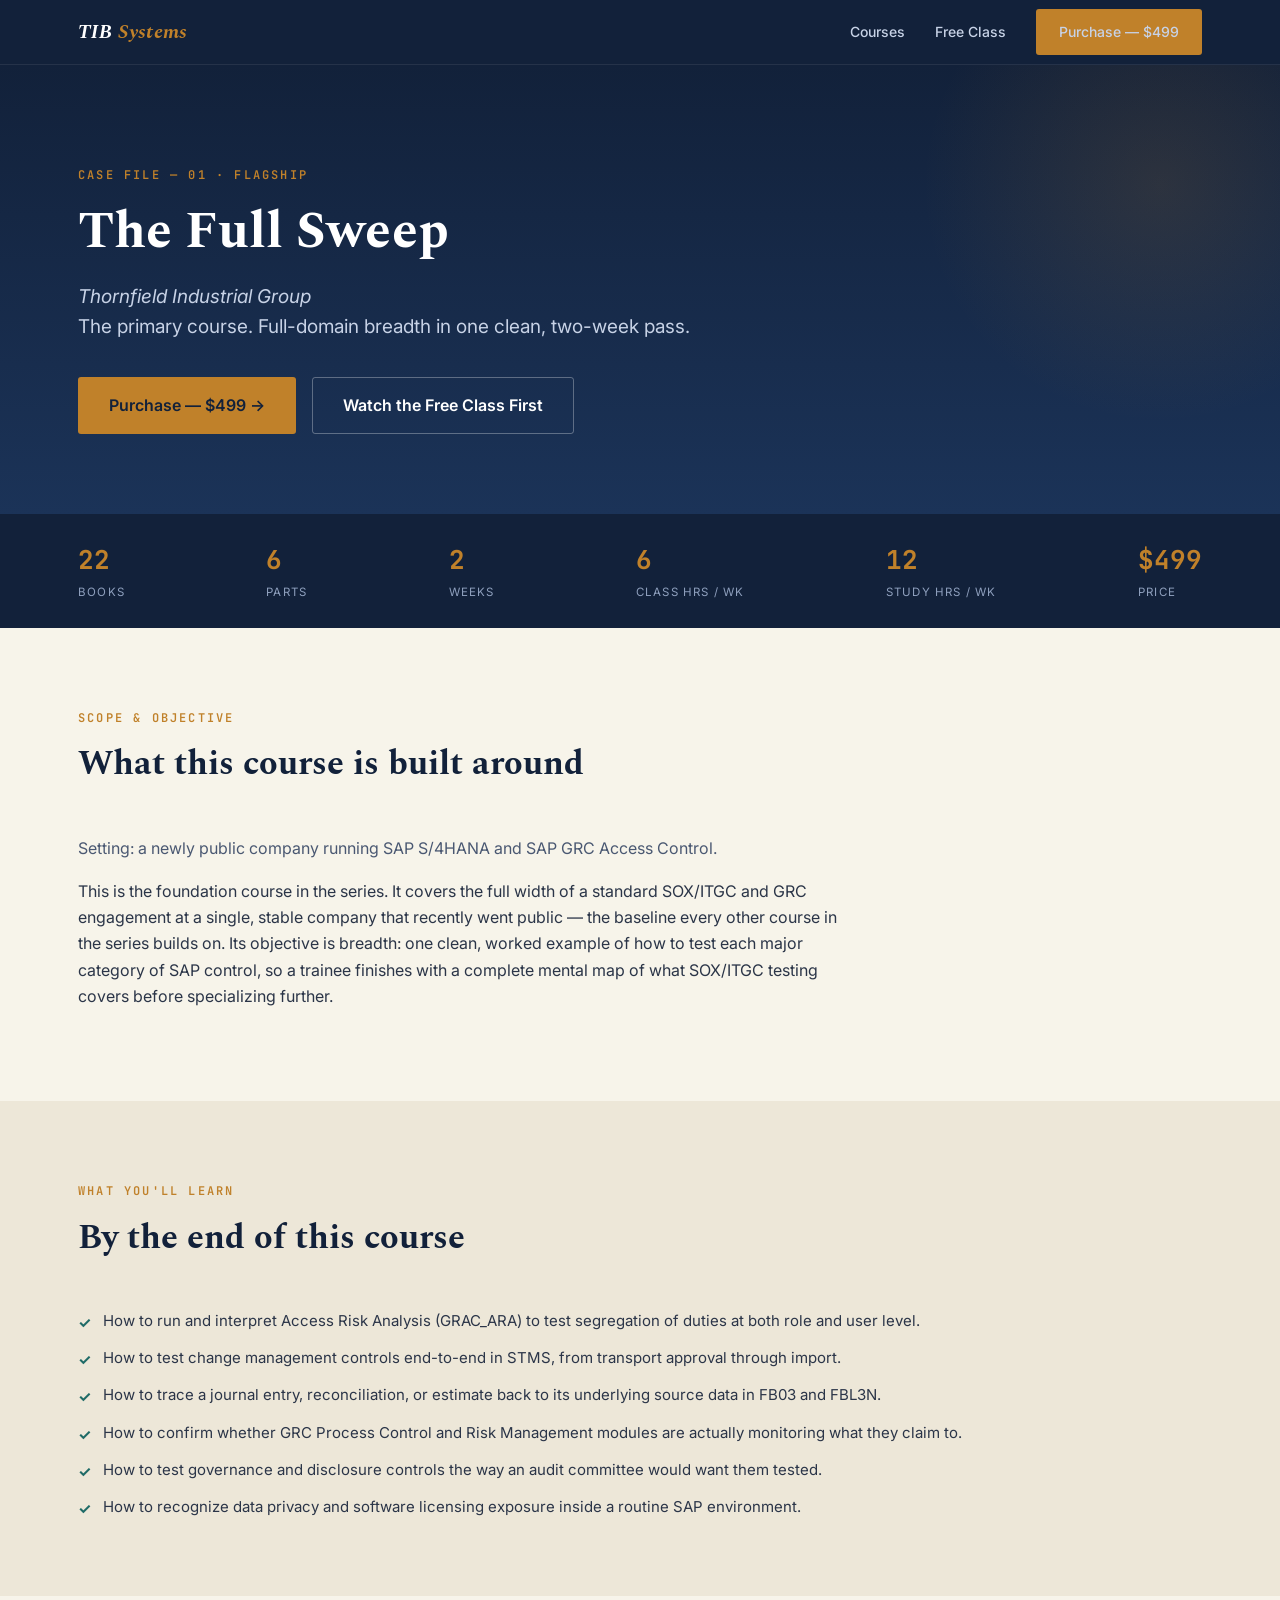
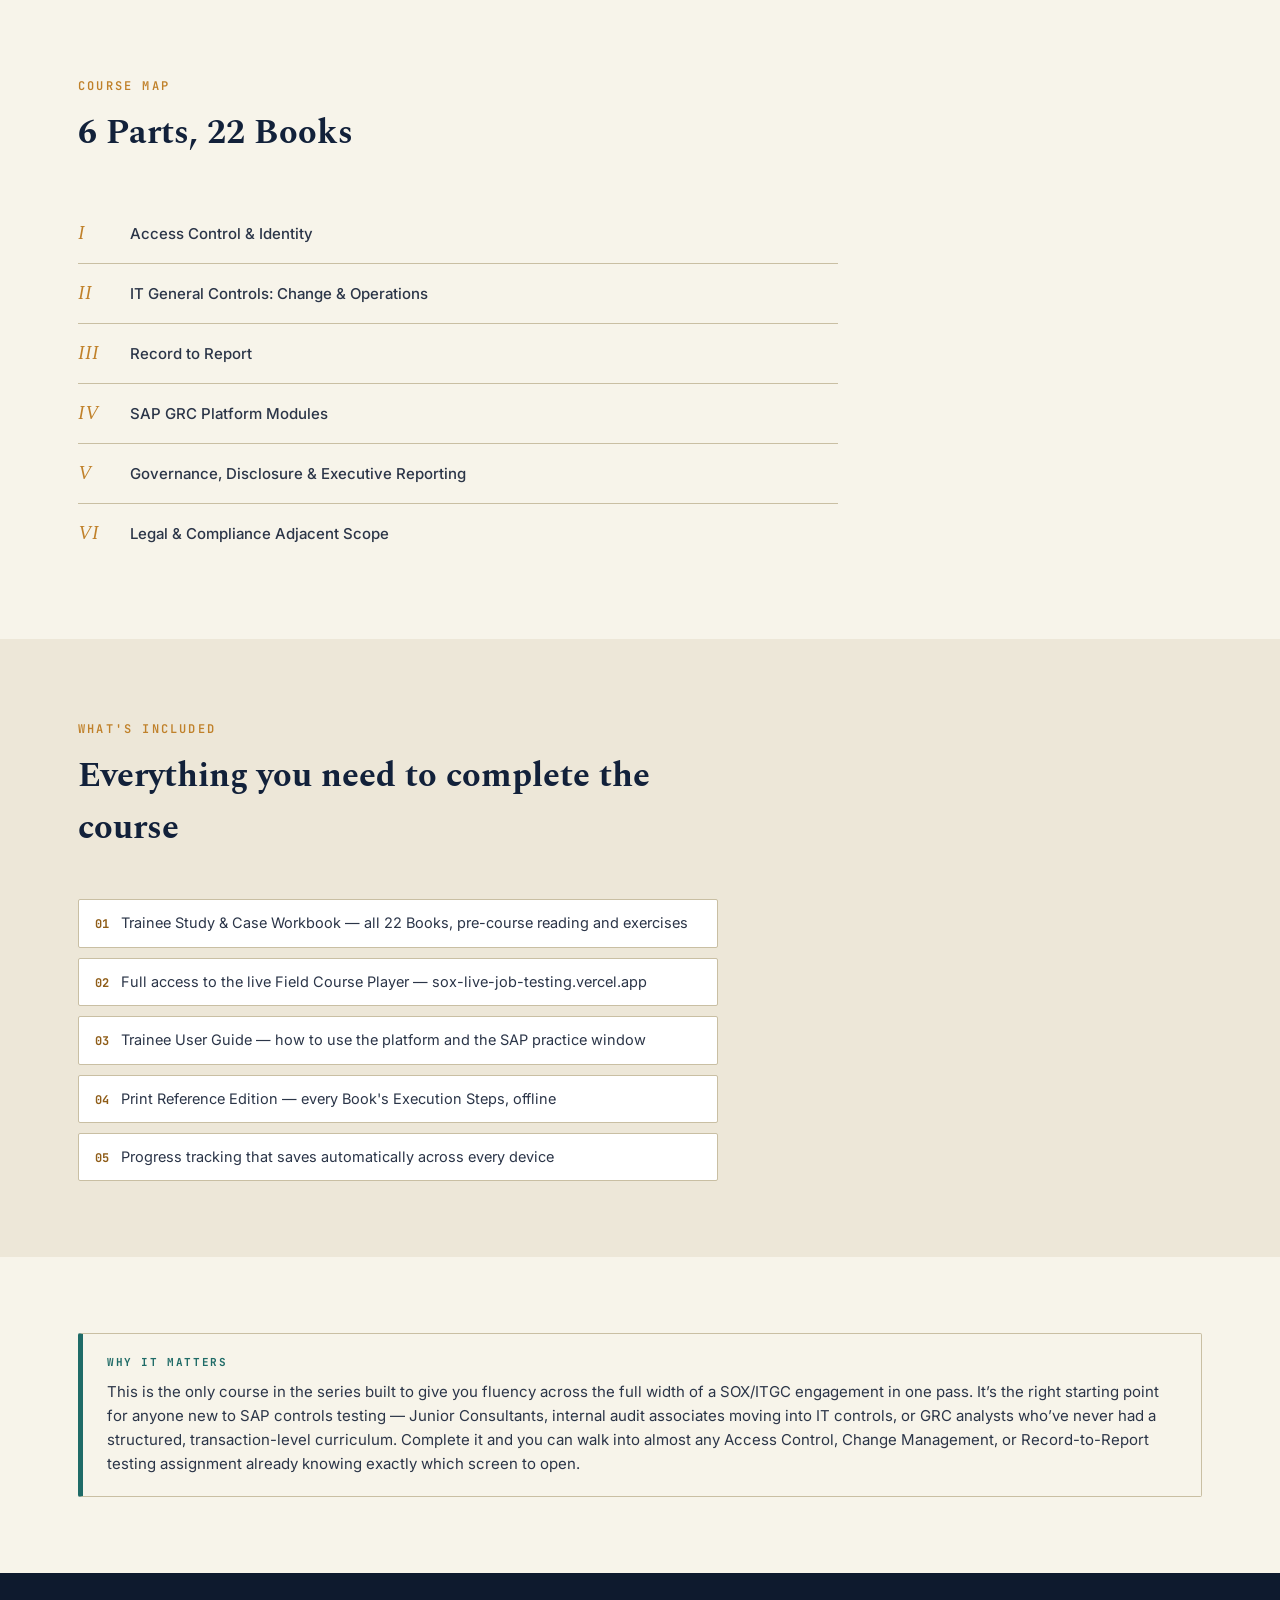
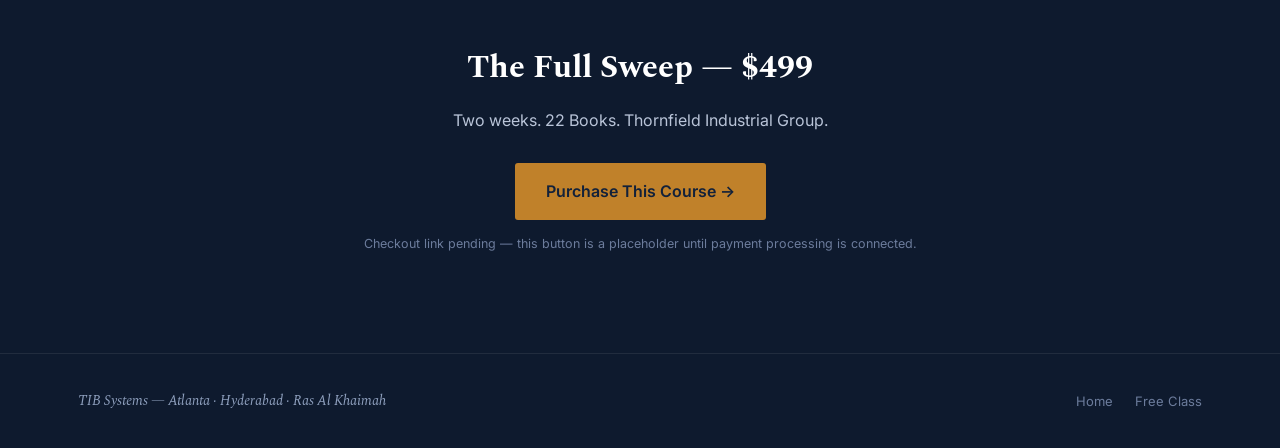
==== course-1.html @ e9482304 "Add files via upload" ====
<!DOCTYPE html>
<html lang="en">
<head>
<meta charset="UTF-8">
<meta name="viewport" content="width=device-width, initial-scale=1.0">
<title>The Full Sweep — Course 1 — TIB Systems</title>
<link rel="stylesheet" href="styles.css">
</head>
<body>

<header class="site-nav">
  <div class="wrap">
    <a href="index.html" class="brand">TIB <span>Systems</span></a>
    <nav class="links">
      <a href="index.html#courses">Courses</a>
      <a href="course-free.html">Free Class</a>
      <a href="#purchase" class="btn btn-amber">Purchase — $499</a>
    </nav>
  </div>
</header>

<section class="hero">
  <div class="wrap">
    <span class="eyebrow on-dark">Case File — 01 · FLAGSHIP</span>
    <h1>The Full Sweep</h1>
    <p class="lede"><em style="font-style:italic; color:#C7D2E6;">Thornfield Industrial Group</em><br>The primary course. Full-domain breadth in one clean, two-week pass.</p>
    <div class="cta-row">
      <a href="#purchase" class="btn btn-amber btn-lg">Purchase — $499 →</a>
      <a href="course-free.html" class="btn btn-outline btn-lg">Watch the Free Class First</a>
    </div>
  </div>
</section>

<div class="metrics-bar">
  <div class="wrap">
    <div class="metric"><div class="val">22</div><div class="lbl">Books</div></div>
    <div class="metric"><div class="val">6</div><div class="lbl">Parts</div></div>
    <div class="metric"><div class="val">2</div><div class="lbl">Weeks</div></div>
    <div class="metric"><div class="val">6</div><div class="lbl">Class Hrs / Wk</div></div>
    <div class="metric"><div class="val">12</div><div class="lbl">Study Hrs / Wk</div></div>
    <div class="metric"><div class="val">$499</div><div class="lbl">Price</div></div>
  </div>
</div>

<section>
  <div class="wrap">
    <div class="section-head">
      <span class="eyebrow">Scope &amp; Objective</span>
      <h2>What this course is built around</h2>
    </div>
    <p style="font-size:16px; color:var(--text-soft); max-width:760px; line-height:1.65;">Setting: a newly public company running SAP S/4HANA and SAP GRC Access Control.</p>
    <p style="font-size:16px; color:var(--text); max-width:760px; line-height:1.65;">This is the foundation course in the series. It covers the full width of a standard SOX/ITGC and GRC engagement at a single, stable company that recently went public — the baseline every other course in the series builds on. Its objective is breadth: one clean, worked example of how to test each major category of SAP control, so a trainee finishes with a complete mental map of what SOX/ITGC testing covers before specializing further.</p>
    
  </div>
</section>

<section class="on-paper">
  <div class="wrap">
    <div class="section-head">
      <span class="eyebrow">What You'll Learn</span>
      <h2>By the end of this course</h2>
    </div>
    <ul class="check-list">
      <li>How to run and interpret Access Risk Analysis (GRAC_ARA) to test segregation of duties at both role and user level.</li>
      <li>How to test change management controls end-to-end in STMS, from transport approval through import.</li>
      <li>How to trace a journal entry, reconciliation, or estimate back to its underlying source data in FB03 and FBL3N.</li>
      <li>How to confirm whether GRC Process Control and Risk Management modules are actually monitoring what they claim to.</li>
      <li>How to test governance and disclosure controls the way an audit committee would want them tested.</li>
      <li>How to recognize data privacy and software licensing exposure inside a routine SAP environment.</li>
    </ul>
  </div>
</section>

<section>
  <div class="wrap">
    <div class="section-head">
      <span class="eyebrow">Course Map</span>
      <h2>6 Parts, 22 Books</h2>
    </div>
    <div style="max-width:760px;">
      <div class="part-row"><span class="roman">I</span><span class="ptitle">Access Control &amp; Identity</span></div>
      <div class="part-row"><span class="roman">II</span><span class="ptitle">IT General Controls: Change &amp; Operations</span></div>
      <div class="part-row"><span class="roman">III</span><span class="ptitle">Record to Report</span></div>
      <div class="part-row"><span class="roman">IV</span><span class="ptitle">SAP GRC Platform Modules</span></div>
      <div class="part-row"><span class="roman">V</span><span class="ptitle">Governance, Disclosure &amp; Executive Reporting</span></div>
      <div class="part-row"><span class="roman">VI</span><span class="ptitle">Legal &amp; Compliance Adjacent Scope</span></div>
    </div>
  </div>
</section>

<section class="on-paper">
  <div class="wrap">
    <div class="section-head">
      <span class="eyebrow">What's Included</span>
      <h2>Everything you need to complete the course</h2>
    </div>
    <ul class="doc-list" style="max-width:640px;">
      <li><span class="icon">01</span> Trainee Study &amp; Case Workbook — all 22 Books, pre-course reading and exercises</li>
      <li><span class="icon">02</span> Full access to the live Field Course Player — sox-live-job-testing.vercel.app</li>
      <li><span class="icon">03</span> Trainee User Guide — how to use the platform and the SAP practice window</li>
      <li><span class="icon">04</span> Print Reference Edition — every Book's Execution Steps, offline</li>
      <li><span class="icon">05</span> Progress tracking that saves automatically across every device</li>
    </ul>
  </div>
</section>

<section>
  <div class="wrap">
    <div class="callout">
      <span class="stamp">Why It Matters</span>
      <p>This is the only course in the series built to give you fluency across the full width of a SOX/ITGC engagement in one pass. It’s the right starting point for anyone new to SAP controls testing — Junior Consultants, internal audit associates moving into IT controls, or GRC analysts who’ve never had a structured, transaction-level curriculum. Complete it and you can walk into almost any Access Control, Change Management, or Record-to-Report testing assignment already knowing exactly which screen to open.</p>
    </div>
  </div>
</section>

<div class="cta-footer" id="purchase">
  <div class="wrap">
    <h2>The Full Sweep — $499</h2>
    <p>Two weeks. 22 Books. Thornfield Industrial Group.</p>
    <a href="#" class="btn btn-amber btn-lg" data-course="1">Purchase This Course →</a>
    <p style="font-size:12.5px; color:#6C7C9C; margin-top:14px;">Checkout link pending — this button is a placeholder until payment processing is connected.</p>
  </div>
</div>

<footer class="site-footer">
  <div class="wrap">
    <span class="fmark">TIB Systems — Atlanta · Hyderabad · Ras Al Khaimah</span>
    <div class="flinks">
      <a href="index.html">Home</a>
      <a href="course-free.html">Free Class</a>
    </div>
  </div>
</footer>

</body>
</html>
---- styles.css ----
/* TIB Systems — Marketing Site Design System
   Derived from the live course-app brand (case-file / evidence-log aesthetic),
   extended for a homepage/sales context. */

@import url('https://fonts.googleapis.com/css2?family=Spectral:ital,wght@0,500;0,600;0,700;1,500;1,600&family=Inter:wght@400;500;600;700;800&family=JetBrains+Mono:wght@400;500;700&display=swap');

:root{
  --ink:#12213A; --ink-2:#1B3358; --ink-3:#0E1A2E;
  --paper:#EDE7D8; --paper-2:#F7F4EA; --white:#FFFFFF;
  --amber:#C0812A; --amber-deep:#8F5D18;
  --teal:#1F6B67; --brick:#8A3226;
  --line:#C9BFA3; --text:#2B3548; --text-soft:#4A5872; --muted:#6C7A94;
  --shadow: 0 10px 30px rgba(18,33,58,0.14);
}
*{box-sizing:border-box;}
html{scroll-behavior:smooth;}
body{
  margin:0; background:var(--paper-2); color:var(--text);
  font-family:'Inter',sans-serif; line-height:1.55; -webkit-font-smoothing:antialiased;
}
h1,h2,h3{ font-family:'Spectral',serif; font-weight:700; color:var(--ink); margin:0; }
a{ color:inherit; text-decoration:none; }
.mono{ font-family:'JetBrains Mono',monospace; }
.wrap{ max-width:1180px; margin:0 auto; padding:0 28px; }
.eyebrow{ font-family:'JetBrains Mono',monospace; font-size:12px; letter-spacing:2.2px; text-transform:uppercase; color:var(--amber); font-weight:600; }
.eyebrow.on-dark{ color:var(--amber); }

/* ===== NAV ===== */
header.site-nav{ background:var(--ink); border-bottom:1px solid rgba(255,255,255,0.08); position:sticky; top:0; z-index:100; }
header.site-nav .wrap{ display:flex; align-items:center; justify-content:space-between; height:64px; }
.brand{ font-family:'Spectral',serif; font-weight:700; font-style:italic; color:var(--white); font-size:20px; letter-spacing:0.2px; }
.brand span{ color:var(--amber); }
nav.links{ display:flex; gap:30px; align-items:center; }
nav.links a{ color:#C7D2E6; font-size:14px; font-weight:500; transition:color .15s; }
nav.links a:hover{ color:var(--amber); }
.btn{ display:inline-flex; align-items:center; gap:8px; padding:11px 22px; border-radius:3px; font-weight:600; font-size:14.5px; cursor:pointer; border:1px solid transparent; transition:all .15s; }
.btn-amber{ background:var(--amber); color:var(--ink); }
.btn-amber:hover{ background:#D89440; }
.btn-outline{ background:transparent; border-color:rgba(255,255,255,0.3); color:var(--white); }
.btn-outline:hover{ border-color:var(--amber); color:var(--amber); }
.btn-ink{ background:var(--ink); color:var(--white); }
.btn-ink:hover{ background:var(--ink-2); }
.btn-teal{ background:var(--teal); color:var(--white); }
.btn-teal:hover{ background:#256F6A; }
.btn-lg{ padding:15px 30px; font-size:16px; }

/* ===== HERO ===== */
.hero{ background:linear-gradient(180deg, var(--ink) 0%, var(--ink-2) 100%); color:var(--white); padding:96px 0 80px; position:relative; overflow:hidden; }
.hero::after{ content:''; position:absolute; right:-120px; top:-120px; width:480px; height:480px; border-radius:50%;
  background:radial-gradient(circle, rgba(192,129,42,0.14) 0%, transparent 70%); }
.hero .wrap{ position:relative; z-index:1; }
.hero h1{ color:var(--white); font-size:52px; line-height:1.08; max-width:780px; margin:18px 0 22px; }
.hero h1 em{ font-style:italic; color:var(--amber); }
.hero p.lede{ font-size:19px; color:#C7D2E6; max-width:640px; line-height:1.6; margin:0 0 34px; }
.hero .cta-row{ display:flex; gap:16px; flex-wrap:wrap; }

/* ===== SECTIONS ===== */
section{ padding:76px 0; }
section.on-paper{ background:var(--paper); }
.section-head{ max-width:640px; margin:0 0 44px; }
.section-head h2{ font-size:34px; margin:10px 0 14px; }
.section-head p{ color:var(--text-soft); font-size:16.5px; }

/* ===== CASE FILE CARDS (signature element) ===== */
.file-grid{ display:grid; grid-template-columns:repeat(3, 1fr); gap:22px; }
.file-card{
  background:var(--white); border:1px solid var(--line); border-radius:3px; overflow:hidden;
  display:flex; flex-direction:column; transition:transform .18s, box-shadow .18s;
}
.file-card:hover{ transform:translateY(-4px); box-shadow:var(--shadow); }
.file-card .tab{
  background:var(--ink); color:var(--white); font-family:'JetBrains Mono',monospace; font-size:11px;
  letter-spacing:1.4px; text-transform:uppercase; padding:9px 16px; display:flex; justify-content:space-between; align-items:center;
}
.file-card.premium .tab{ background:var(--brick); }
.file-card.free .tab{ background:var(--teal); }
.file-card .tab .num{ color:var(--amber); font-weight:700; }
.file-card.premium .tab .num, .file-card.free .tab .num{ color:var(--white); }
.file-card .body{ padding:22px 20px 20px; flex:1; display:flex; flex-direction:column; }
.file-card h3{ font-size:21px; margin:0 0 4px; }
.file-card .entity{ font-family:'Spectral',serif; font-style:italic; color:var(--amber-deep); font-size:13.5px; margin-bottom:12px; }
.file-card .hook{ font-size:14px; color:var(--text-soft); line-height:1.55; margin-bottom:18px; flex:1; }
.file-card .metrics{ display:flex; gap:14px; font-family:'JetBrains Mono',monospace; font-size:12px; color:var(--muted); border-top:1px dashed var(--line); padding-top:14px; margin-bottom:16px; flex-wrap:wrap; }
.file-card .metrics b{ color:var(--ink); }
.file-card .price{ font-family:'JetBrains Mono',monospace; font-weight:700; font-size:20px; color:var(--ink); margin-bottom:14px; }
.file-card .price .was{ font-size:13px; color:var(--muted); font-weight:400; text-decoration:line-through; margin-right:8px; }
.file-card .open-link{ font-size:13.5px; font-weight:600; color:var(--teal); display:inline-flex; align-items:center; gap:6px; }
.file-card .open-link:hover{ color:var(--amber-deep); }

/* ===== HOW IT WORKS ===== */
.steps{ display:grid; grid-template-columns:repeat(3,1fr); gap:26px; }
.step{ background:var(--white); border:1px solid var(--line); border-radius:3px; padding:26px 24px; }
.step .stepnum{ font-family:'JetBrains Mono',monospace; color:var(--amber); font-size:13px; font-weight:700; letter-spacing:1px; margin-bottom:10px; }
.step h3{ font-size:19px; margin-bottom:8px; }
.step p{ font-size:14.5px; color:var(--text-soft); }

/* ===== METRICS BAR (course pages) ===== */
.metrics-bar{ background:var(--ink); color:var(--white); }
.metrics-bar .wrap{ display:flex; justify-content:space-between; padding:26px 28px; flex-wrap:wrap; gap:20px; }
.metric{ text-align:left; }
.metric .val{ font-family:'JetBrains Mono',monospace; font-size:26px; font-weight:700; color:var(--amber); }
.metric .lbl{ font-size:11.5px; letter-spacing:1.2px; text-transform:uppercase; color:#8FA0BE; margin-top:4px; }

/* ===== CALLOUT ===== */
.callout{ border:1px solid var(--line); border-left:5px solid var(--teal); background:var(--paper-2); padding:20px 24px; border-radius:2px; }
.callout.brick{ border-left-color:var(--brick); }
.callout .stamp{ font-family:'JetBrains Mono',monospace; font-size:11px; letter-spacing:1.6px; text-transform:uppercase; color:var(--teal); font-weight:700; display:block; margin-bottom:8px; }
.callout.brick .stamp{ color:var(--brick); }
.callout p{ margin:0; font-size:15px; color:var(--text); line-height:1.6; }

/* ===== LISTS ===== */
ul.check-list{ list-style:none; padding:0; margin:0; display:grid; gap:12px; }
ul.check-list li{ display:flex; gap:12px; align-items:flex-start; font-size:15px; color:var(--text); line-height:1.55; }
ul.check-list li::before{ content:'\2713'; color:var(--teal); font-weight:700; flex-shrink:0; margin-top:2px; }
ul.doc-list{ list-style:none; padding:0; margin:0; display:grid; gap:10px; }
ul.doc-list li{ display:flex; gap:12px; align-items:baseline; font-size:14.5px; padding:12px 16px; background:var(--white); border:1px solid var(--line); border-radius:2px; }
ul.doc-list li .icon{ font-family:'JetBrains Mono',monospace; color:var(--amber-deep); font-weight:700; font-size:12px; }

/* ===== PARTS / MODULE MAP ===== */
.part-row{ display:flex; gap:16px; align-items:baseline; padding:14px 0; border-bottom:1px solid var(--line); }
.part-row:last-child{ border-bottom:none; }
.part-row .roman{ font-family:'Spectral',serif; font-style:italic; color:var(--amber); font-size:20px; min-width:36px; }
.part-row .ptitle{ font-size:15px; color:var(--text); font-weight:500; }

/* ===== CTA FOOTER ===== */
.cta-footer{ background:var(--ink-3); color:var(--white); text-align:center; padding:70px 0; }
.cta-footer h2{ color:var(--white); font-size:32px; margin-bottom:14px; }
.cta-footer p{ color:#B9C4D8; font-size:16px; margin-bottom:30px; }

/* ===== SITE FOOTER ===== */
footer.site-footer{ background:var(--ink-3); border-top:1px solid rgba(255,255,255,0.08); padding:36px 0; }
footer.site-footer .wrap{ display:flex; justify-content:space-between; align-items:center; flex-wrap:wrap; gap:14px; }
footer.site-footer .fmark{ font-family:'Spectral',serif; font-style:italic; color:#8FA0BE; font-size:14px; }
footer.site-footer .flinks{ display:flex; gap:22px; font-size:13px; color:#6C7C9C; }

/* ===== VIDEO PLACEHOLDER (free course) ===== */
.video-frame{ background:var(--ink); border-radius:4px; aspect-ratio:16/9; display:flex; align-items:center; justify-content:center; position:relative; overflow:hidden; border:1px solid rgba(255,255,255,0.1); }
.video-frame .playbtn{ width:78px; height:78px; border-radius:50%; background:var(--amber); display:flex; align-items:center; justify-content:center; font-size:26px; color:var(--ink); cursor:pointer; box-shadow:0 8px 24px rgba(0,0,0,0.3); }
.video-frame .caption{ position:absolute; bottom:18px; left:18px; right:18px; color:#8FA0BE; font-family:'JetBrains Mono',monospace; font-size:11.5px; letter-spacing:1px; }

/* ===== RESPONSIVE ===== */
@media (max-width: 900px){
  .file-grid{ grid-template-columns:repeat(2,1fr); }
  .steps{ grid-template-columns:1fr; }
  .hero h1{ font-size:38px; }
  nav.links{ display:none; }
}
@media (max-width: 600px){
  .file-grid{ grid-template-columns:1fr; }
  .metrics-bar .wrap{ justify-content:flex-start; }
  .hero{ padding:64px 0 56px; }
  .hero h1{ font-size:30px; }
}

/* ===== ACCESSIBILITY ===== */
a:focus-visible, button:focus-visible{ outline:2px solid var(--amber); outline-offset:2px; }
@media (prefers-reduced-motion: reduce){ *{ transition:none !important; } }
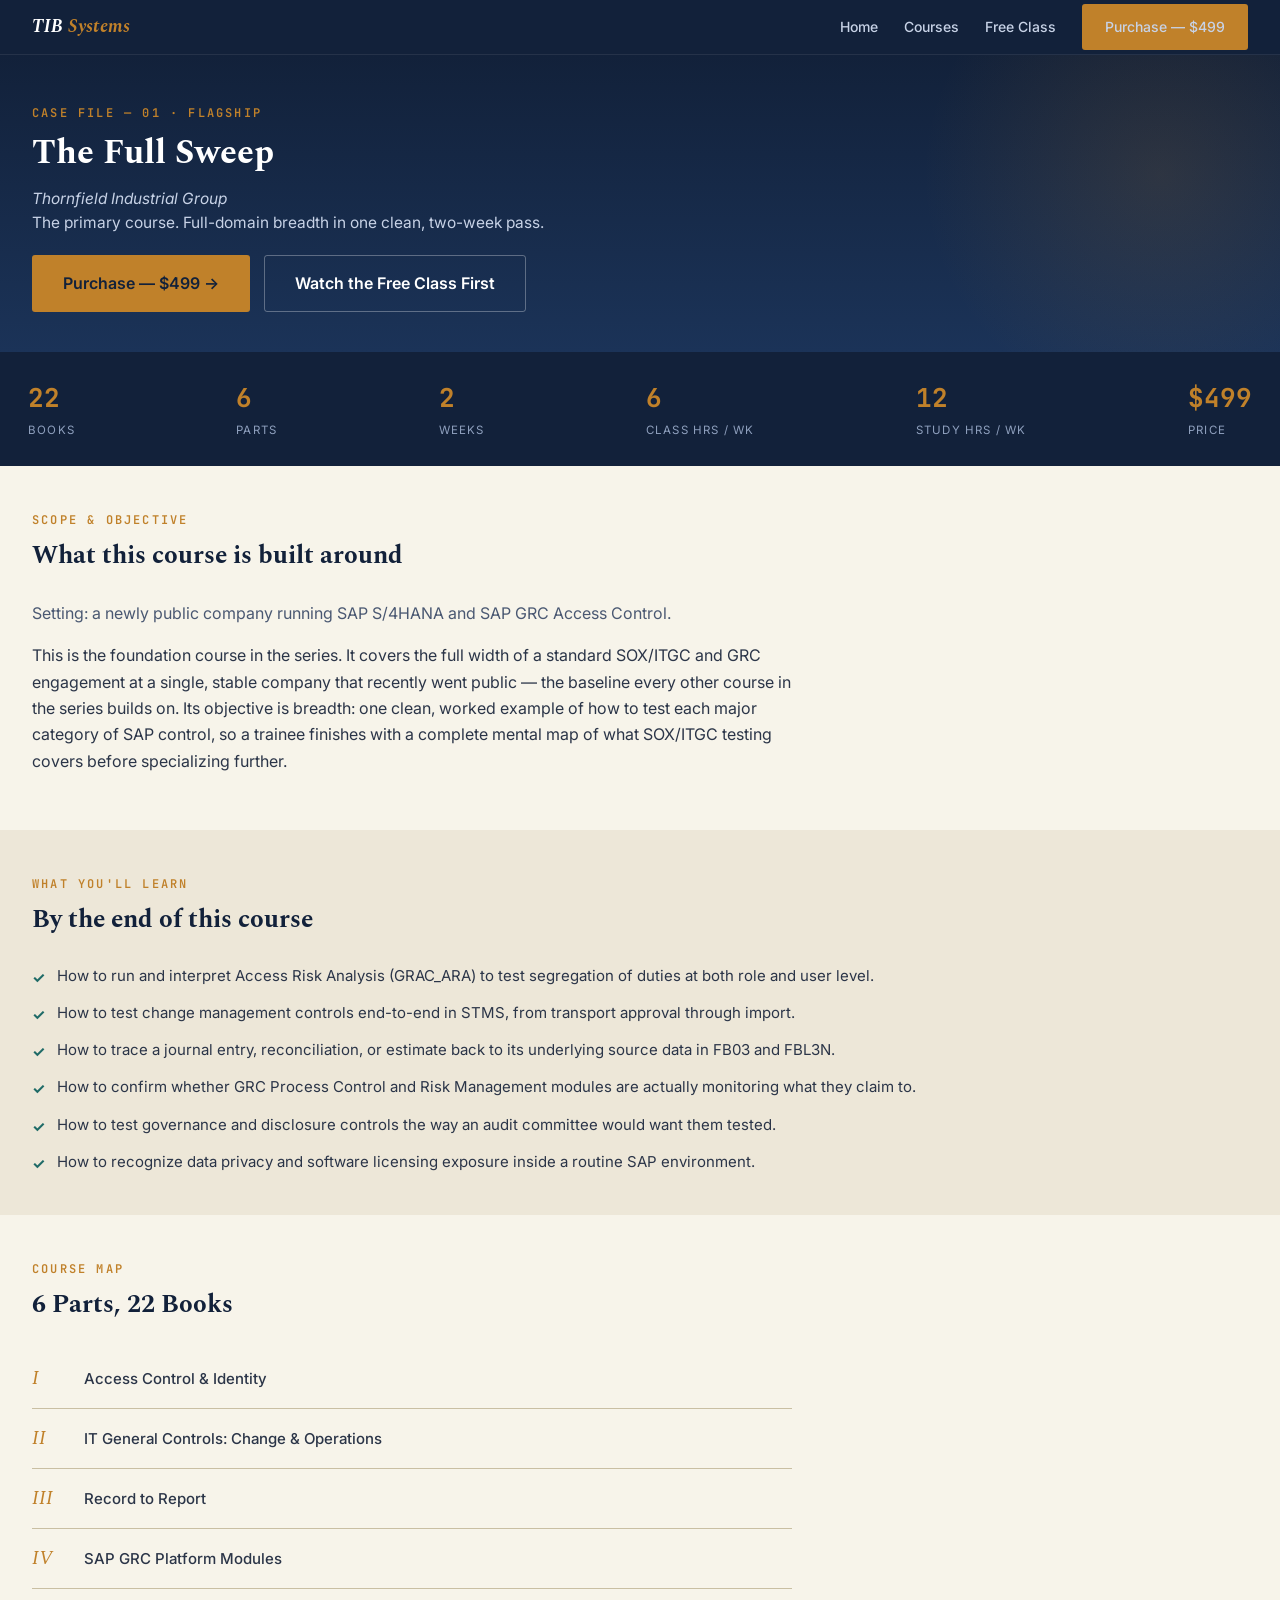
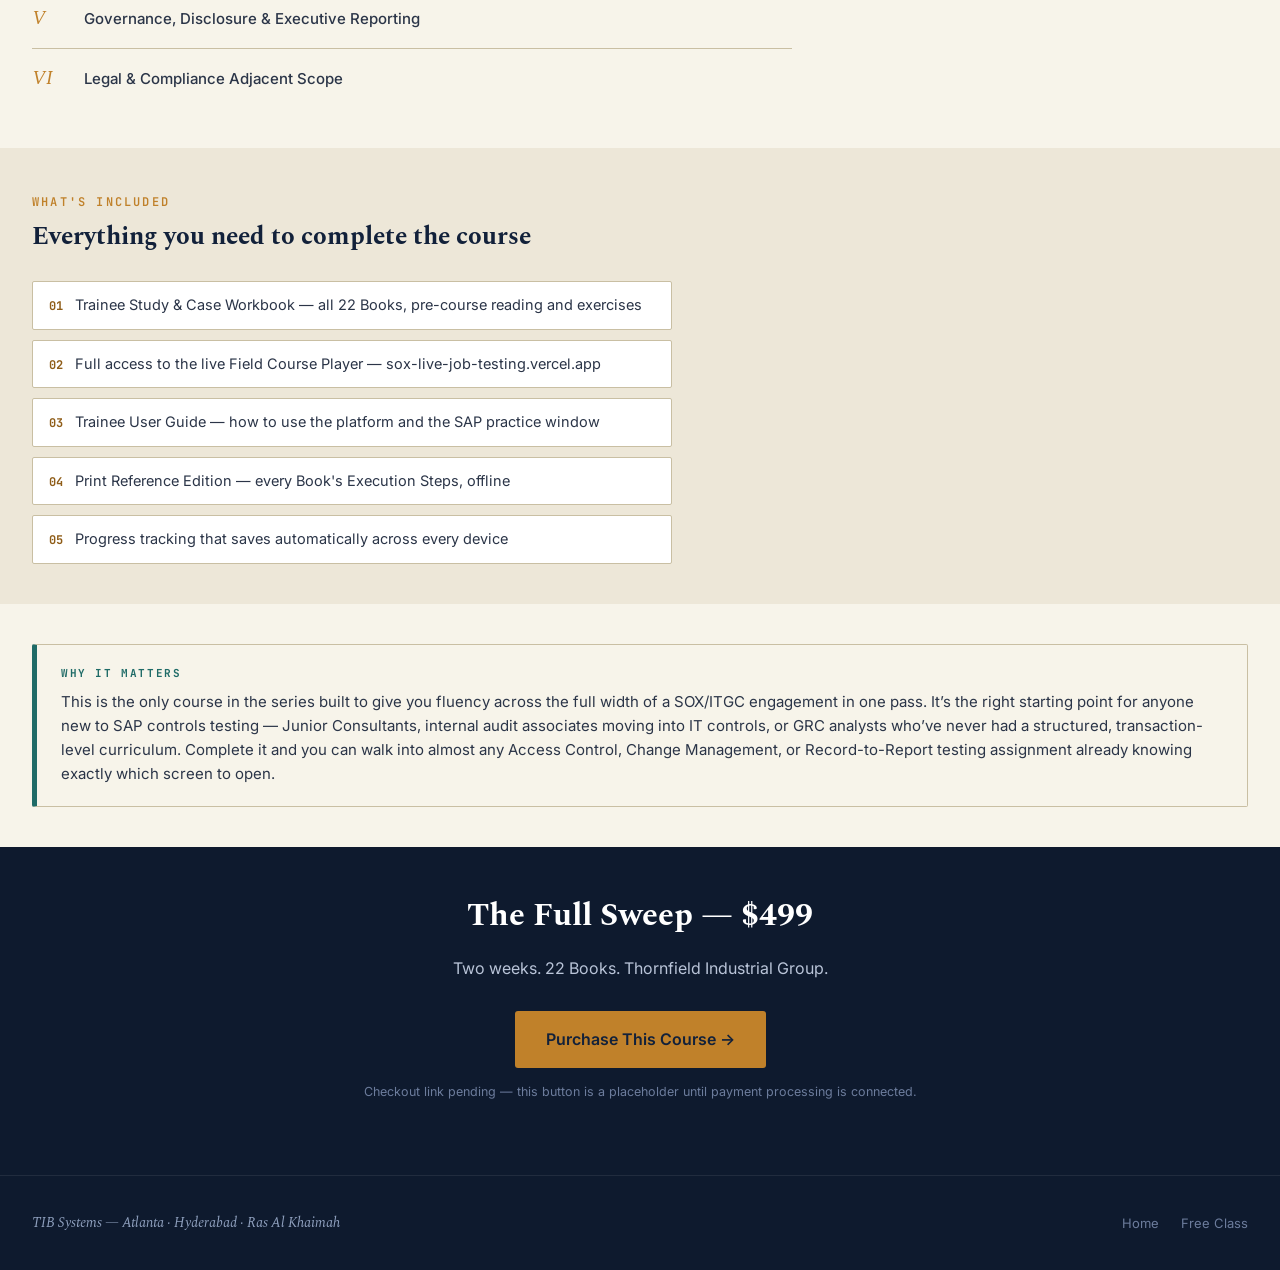
==== commit e19c7184: "Add files via upload" ====
--- a/course-1.html
+++ b/course-1.html
@@ -12,6 +12,7 @@
   <div class="wrap">
     <a href="index.html" class="brand">TIB <span>Systems</span></a>
     <nav class="links">
+      <a href="index.html">Home</a>
       <a href="index.html#courses">Courses</a>
       <a href="course-free.html">Free Class</a>
       <a href="#purchase" class="btn btn-amber">Purchase — $499</a>
--- a/styles.css
+++ b/styles.css
@@ -21,16 +21,17 @@
 h1,h2,h3{ font-family:'Spectral',serif; font-weight:700; color:var(--ink); margin:0; }
 a{ color:inherit; text-decoration:none; }
 .mono{ font-family:'JetBrains Mono',monospace; }
-.wrap{ max-width:1180px; margin:0 auto; padding:0 28px; }
+.wrap{ max-width:1360px; margin:0 auto; padding:0 32px; }
 .eyebrow{ font-family:'JetBrains Mono',monospace; font-size:12px; letter-spacing:2.2px; text-transform:uppercase; color:var(--amber); font-weight:600; }
 .eyebrow.on-dark{ color:var(--amber); }
 
 /* ===== NAV ===== */
 header.site-nav{ background:var(--ink); border-bottom:1px solid rgba(255,255,255,0.08); position:sticky; top:0; z-index:100; }
-header.site-nav .wrap{ display:flex; align-items:center; justify-content:space-between; height:64px; }
-.brand{ font-family:'Spectral',serif; font-weight:700; font-style:italic; color:var(--white); font-size:20px; letter-spacing:0.2px; }
+header.site-nav .wrap{ display:flex; align-items:center; justify-content:space-between; height:54px; }
+.brand{ font-family:'Spectral',serif; font-weight:700; font-style:italic; color:var(--white); font-size:18px; letter-spacing:0.2px; cursor:pointer; transition:opacity .15s; }
+.brand:hover{ opacity:0.8; }
 .brand span{ color:var(--amber); }
-nav.links{ display:flex; gap:30px; align-items:center; }
+nav.links{ display:flex; gap:26px; align-items:center; }
 nav.links a{ color:#C7D2E6; font-size:14px; font-weight:500; transition:color .15s; }
 nav.links a:hover{ color:var(--amber); }
 .btn{ display:inline-flex; align-items:center; gap:8px; padding:11px 22px; border-radius:3px; font-weight:600; font-size:14.5px; cursor:pointer; border:1px solid transparent; transition:all .15s; }
@@ -45,21 +46,21 @@
 .btn-lg{ padding:15px 30px; font-size:16px; }
 
 /* ===== HERO ===== */
-.hero{ background:linear-gradient(180deg, var(--ink) 0%, var(--ink-2) 100%); color:var(--white); padding:96px 0 80px; position:relative; overflow:hidden; }
+.hero{ background:linear-gradient(180deg, var(--ink) 0%, var(--ink-2) 100%); color:var(--white); padding:44px 0 40px; position:relative; overflow:hidden; }
 .hero::after{ content:''; position:absolute; right:-120px; top:-120px; width:480px; height:480px; border-radius:50%;
   background:radial-gradient(circle, rgba(192,129,42,0.14) 0%, transparent 70%); }
 .hero .wrap{ position:relative; z-index:1; }
-.hero h1{ color:var(--white); font-size:52px; line-height:1.08; max-width:780px; margin:18px 0 22px; }
+.hero h1{ color:var(--white); font-size:34px; line-height:1.16; max-width:720px; margin:10px 0 14px; }
 .hero h1 em{ font-style:italic; color:var(--amber); }
-.hero p.lede{ font-size:19px; color:#C7D2E6; max-width:640px; line-height:1.6; margin:0 0 34px; }
-.hero .cta-row{ display:flex; gap:16px; flex-wrap:wrap; }
+.hero p.lede{ font-size:15.5px; color:#C7D2E6; max-width:600px; line-height:1.55; margin:0 0 20px; }
+.hero .cta-row{ display:flex; gap:14px; flex-wrap:wrap; }
 
 /* ===== SECTIONS ===== */
-section{ padding:76px 0; }
+section{ padding:40px 0; }
 section.on-paper{ background:var(--paper); }
-.section-head{ max-width:640px; margin:0 0 44px; }
-.section-head h2{ font-size:34px; margin:10px 0 14px; }
-.section-head p{ color:var(--text-soft); font-size:16.5px; }
+.section-head{ max-width:640px; margin:0 0 24px; }
+.section-head h2{ font-size:25px; margin:6px 0 8px; }
+.section-head p{ color:var(--text-soft); font-size:14.5px; }
 
 /* ===== CASE FILE CARDS (signature element) ===== */
 .file-grid{ display:grid; grid-template-columns:repeat(3, 1fr); gap:22px; }
@@ -123,7 +124,7 @@
 .part-row .ptitle{ font-size:15px; color:var(--text); font-weight:500; }
 
 /* ===== CTA FOOTER ===== */
-.cta-footer{ background:var(--ink-3); color:var(--white); text-align:center; padding:70px 0; }
+.cta-footer{ background:var(--ink-3); color:var(--white); text-align:center; padding:44px 0; }
 .cta-footer h2{ color:var(--white); font-size:32px; margin-bottom:14px; }
 .cta-footer p{ color:#B9C4D8; font-size:16px; margin-bottom:30px; }
 
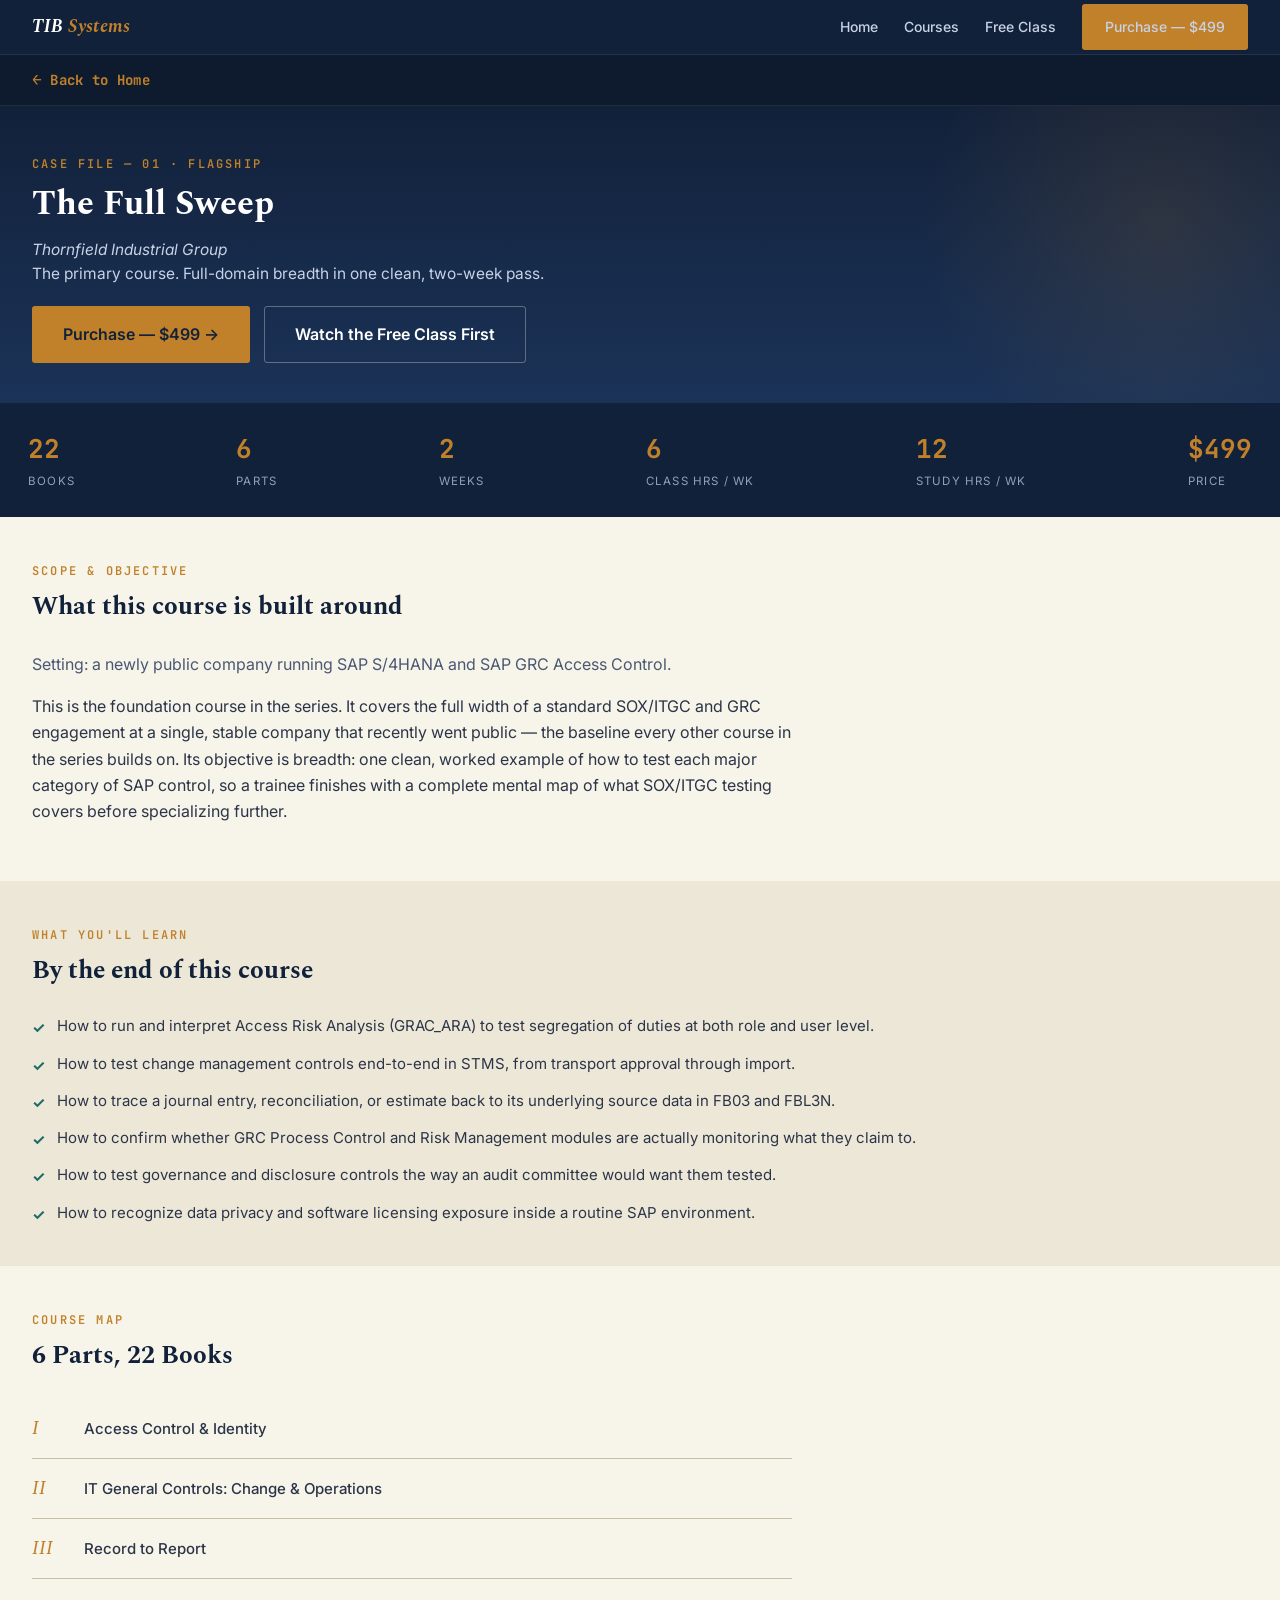
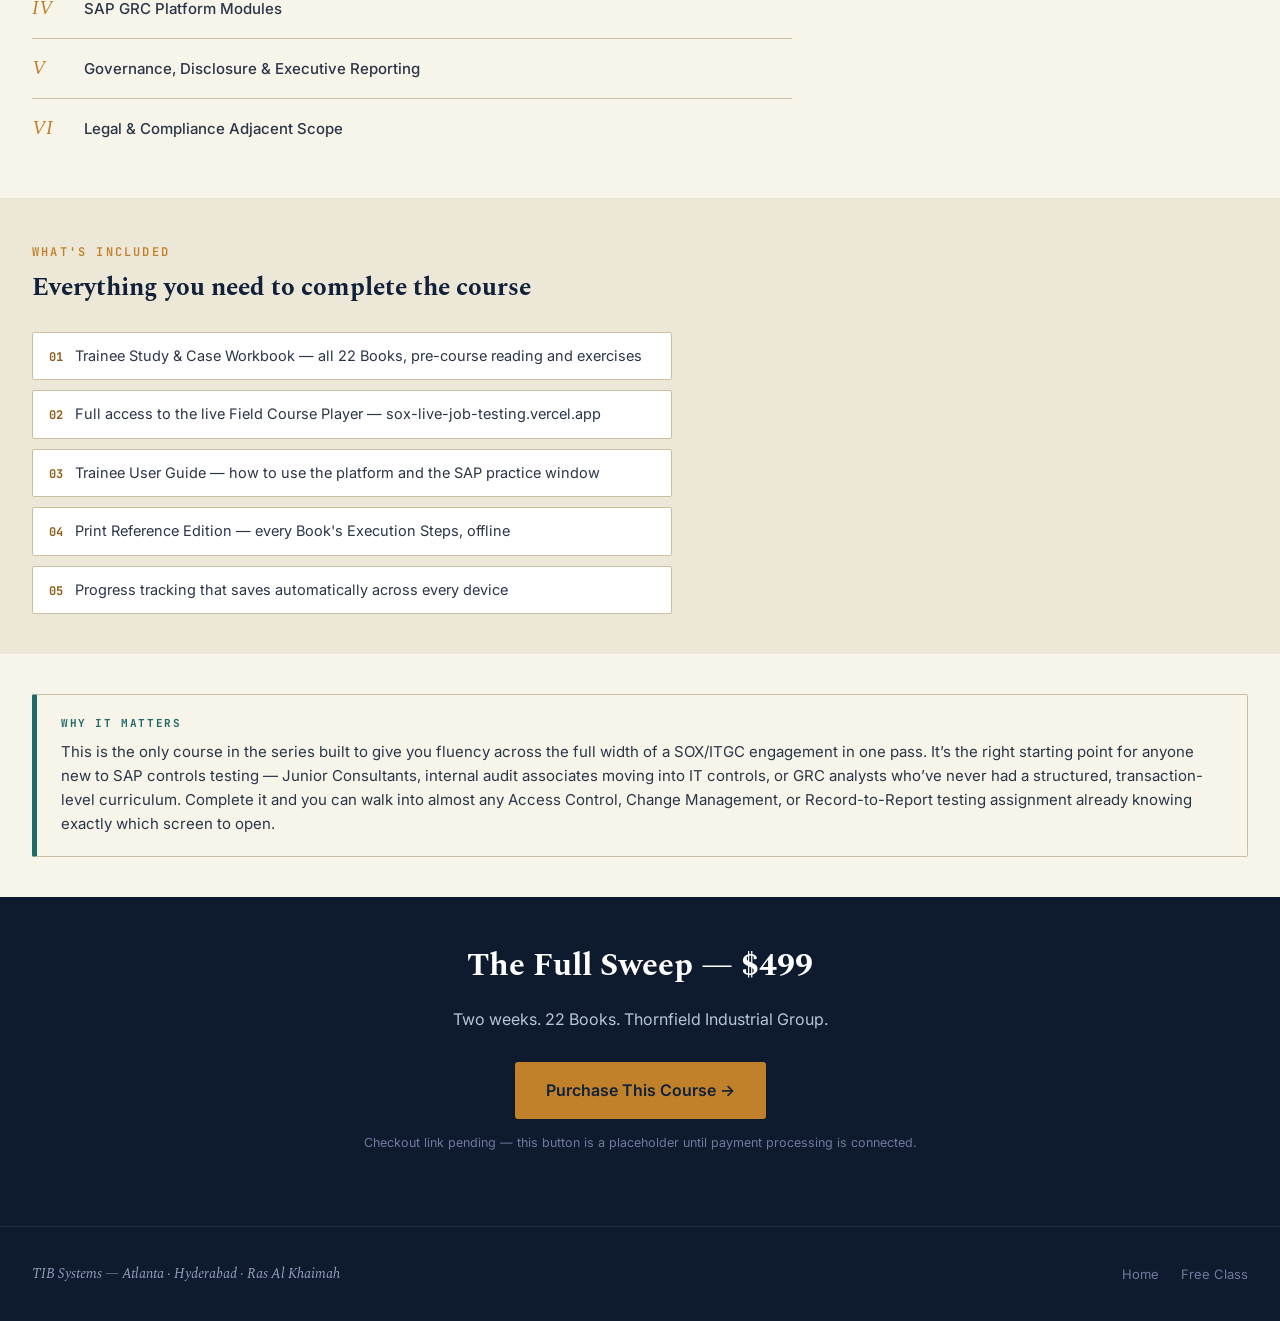
==== commit 4059a18f: "Add files via upload" ====
--- a/course-1.html
+++ b/course-1.html
@@ -19,6 +19,12 @@
     </nav>
   </div>
 </header>
+
+<div class="back-nav">
+  <div class="wrap">
+    <a href="index.html"><span class="arrow">←</span> Back to Home</a>
+  </div>
+</div>
 
 <section class="hero">
   <div class="wrap">
--- a/styles.css
+++ b/styles.css
@@ -24,6 +24,16 @@
 .wrap{ max-width:1360px; margin:0 auto; padding:0 32px; }
 .eyebrow{ font-family:'JetBrains Mono',monospace; font-size:12px; letter-spacing:2.2px; text-transform:uppercase; color:var(--amber); font-weight:600; }
 .eyebrow.on-dark{ color:var(--amber); }
+
+/* ===== BACK-TO-HOME STRIP (secondary pages) ===== */
+.back-nav{ background:var(--ink-3); border-bottom:1px solid rgba(255,255,255,0.08); }
+.back-nav .wrap{ padding:12px 32px; }
+.back-nav a{
+  display:inline-flex; align-items:center; gap:8px; color:var(--amber); font-weight:700; font-size:14px;
+  font-family:'JetBrains Mono',monospace; letter-spacing:0.3px; transition:gap .15s, color .15s;
+}
+.back-nav a:hover{ gap:12px; color:#D89440; }
+.back-nav a .arrow{ font-size:16px; }
 
 /* ===== NAV ===== */
 header.site-nav{ background:var(--ink); border-bottom:1px solid rgba(255,255,255,0.08); position:sticky; top:0; z-index:100; }
@@ -85,8 +95,16 @@
 .file-card .metrics b{ color:var(--ink); }
 .file-card .price{ font-family:'JetBrains Mono',monospace; font-weight:700; font-size:20px; color:var(--ink); margin-bottom:14px; }
 .file-card .price .was{ font-size:13px; color:var(--muted); font-weight:400; text-decoration:line-through; margin-right:8px; }
-.file-card .open-link{ font-size:13.5px; font-weight:600; color:var(--teal); display:inline-flex; align-items:center; gap:6px; }
-.file-card .open-link:hover{ color:var(--amber-deep); }
+.file-card .open-link{
+  font-size:13.5px; font-weight:700; color:var(--ink); background:var(--amber); display:inline-flex;
+  align-items:center; gap:6px; padding:10px 16px; border-radius:3px; letter-spacing:0.2px; transition:all .15s;
+  align-self:flex-start; text-transform:uppercase; font-family:'JetBrains Mono',monospace; font-size:12px;
+}
+.file-card .open-link:hover{ background:var(--amber-deep); color:var(--white); transform:translateX(2px); }
+.file-card.free .open-link{ background:var(--teal); color:var(--white); }
+.file-card.free .open-link:hover{ background:#256F6A; }
+.file-card.premium .open-link{ background:var(--brick); color:var(--white); }
+.file-card.premium .open-link:hover{ background:#6E2A1F; }
 
 /* ===== HOW IT WORKS ===== */
 .steps{ display:grid; grid-template-columns:repeat(3,1fr); gap:26px; }
